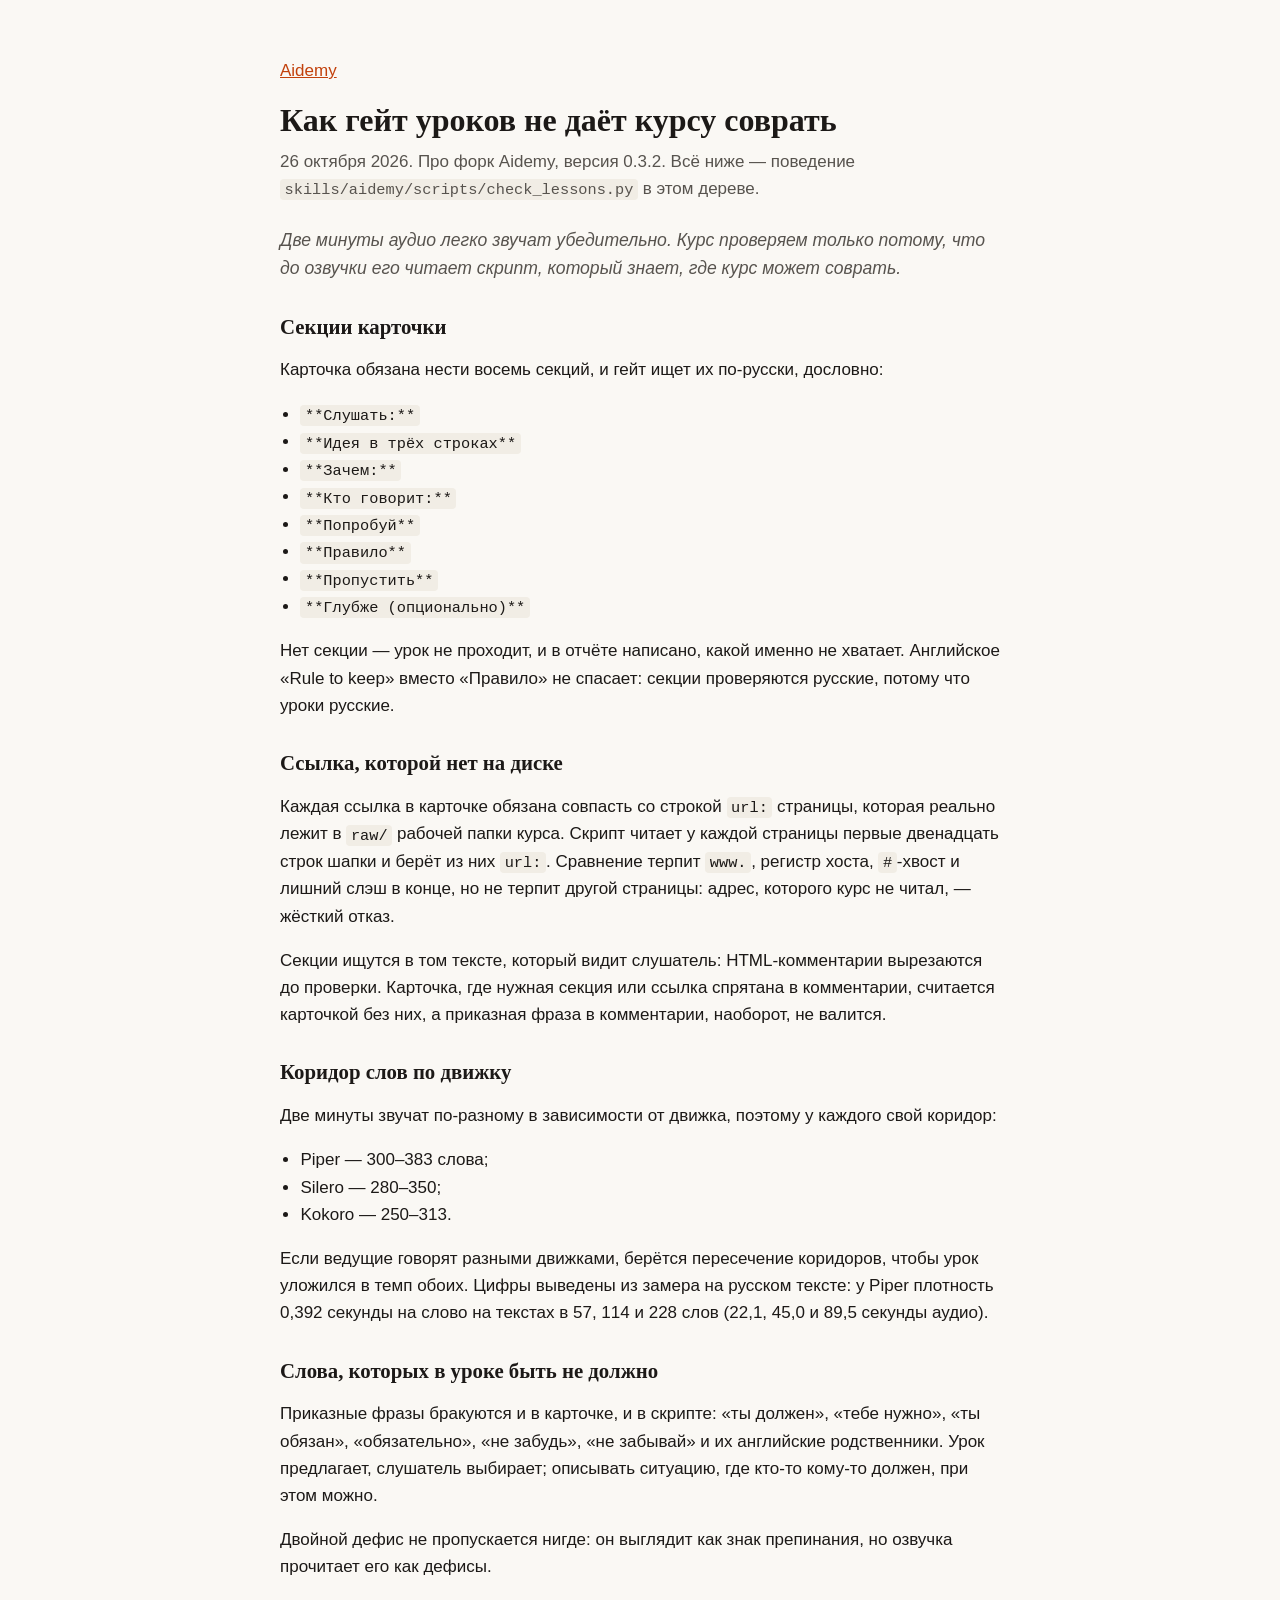
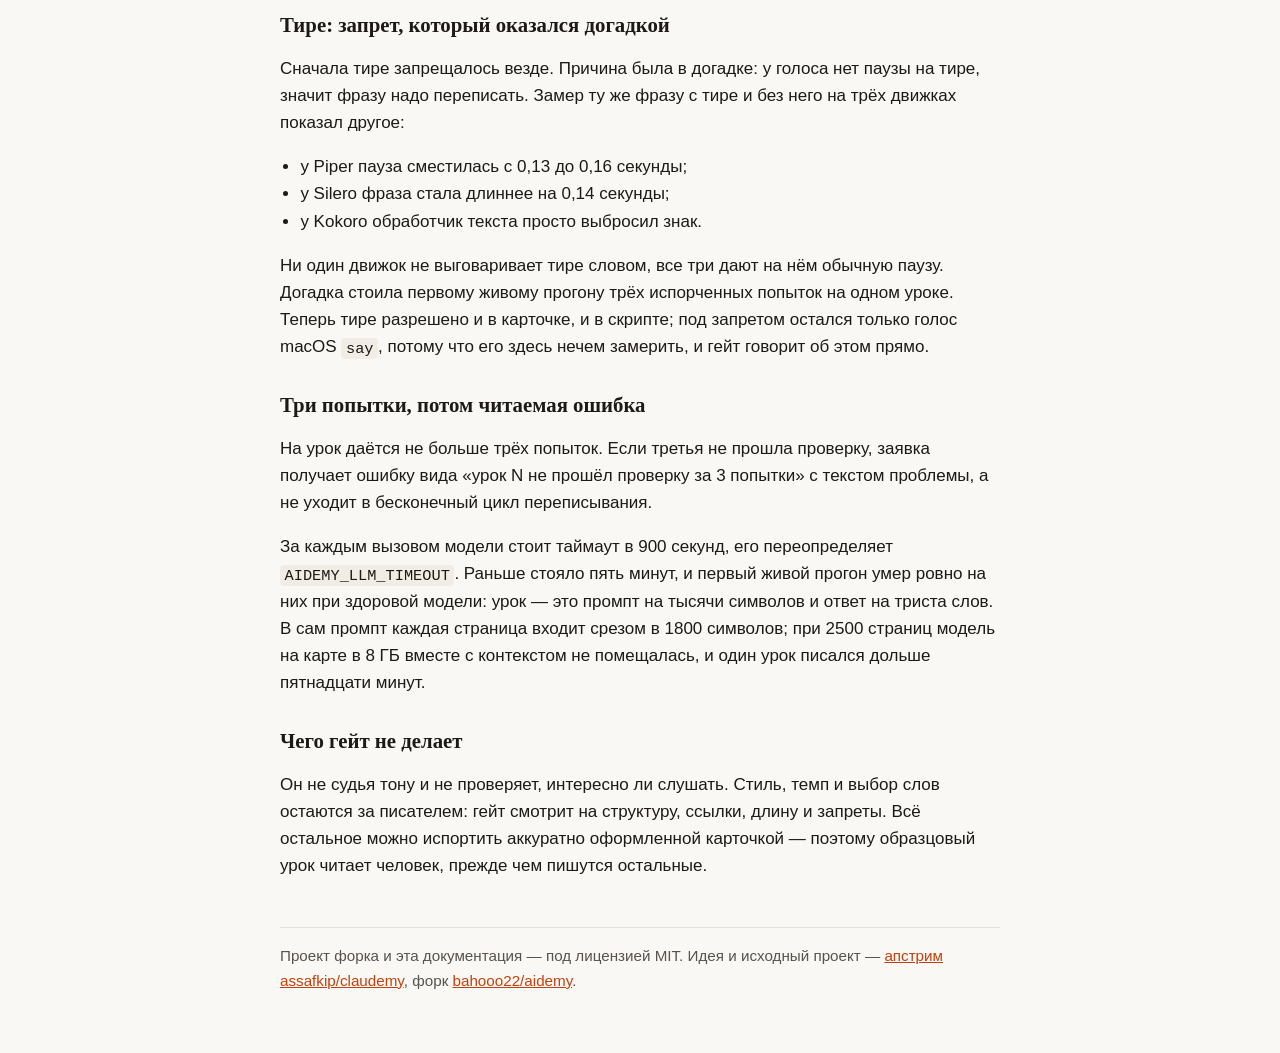
==== docs/gate.html @ 6a31f169 "Репозиторий переименован, внешние страницы форка свои, у страниц есть превью Репозиторий форка переи" ====
<!doctype html>
<html lang="ru">
<head>
<meta charset="utf-8">
<meta name="viewport" content="width=device-width, initial-scale=1">
<title>Как гейт уроков не даёт курсу соврать — Aidemy</title>
<meta name="description" content="Разбор check_lessons.py: обязательные секции карточки, ссылки только на прочитанные страницы, коридор слов по движку, запрет приказных фраз и история запрета на тире, который оказался догадкой.">
<link rel="canonical" href="https://github.com/bahooo22/aidemy">
<link rel="icon" href="assets/logo.png" type="image/png">
<meta property="og:type" content="article">
<meta property="og:title" content="Как гейт уроков не даёт курсу соврать">
<meta property="og:description" content="Что проверяет check_lessons.py до озвучки: секции карточки, ссылки на страницы в raw/, коридор слов по движку, приказные фразы и двойные дефисы.">
<meta property="og:url" content="https://github.com/bahooo22/aidemy">
<!-- Абсолютный адрес заработает после пуша в origin: до пуша превью в мессенджерах не появится. -->
<meta property="og:image" content="https://raw.githubusercontent.com/bahooo22/aidemy/main/docs/assets/preview.png">
<meta property="og:image:width" content="1792">
<meta property="og:image:height" content="1024">
<meta property="og:image:alt" content="Aidemy: статья о том, как гейт уроков не даёт курсу соврать">
<meta name="twitter:card" content="summary_large_image">
<meta name="twitter:title" content="Как гейт уроков не даёт курсу соврать — Aidemy">
<meta name="twitter:description" content="Что проверяет check_lessons.py до озвучки: секции карточки, ссылки на страницы в raw/, коридор слов по движку, приказные фразы и двойные дефисы.">
<meta name="twitter:image" content="https://raw.githubusercontent.com/bahooo22/aidemy/main/docs/assets/preview.png">
<meta name="color-scheme" content="light dark">
<style>
  :root { --bg:#faf8f4; --fg:#1c1917; --muted:#57534e; --accent:#c2410c; --rule:#e7e2da; --code-bg:#f1ede5; }
  @media (prefers-color-scheme: dark) { :root { --bg:#1a1714; --fg:#ede8e0; --muted:#a8a29e; --accent:#fb923c; --rule:#3a342e; --code-bg:#26211c; } }
  body { margin:0; background:var(--bg); color:var(--fg); font:17px/1.6 -apple-system, BlinkMacSystemFont, "Segoe UI", Helvetica, Arial, sans-serif; }
  main { max-width:720px; margin:0 auto; padding:40px 16px 64px; }
  h1, h2 { font-family: Georgia, "Iowan Old Style", "Times New Roman", serif; line-height:1.2; }
  h1 { font-size:2rem; margin:0 0 8px; }
  h2 { font-size:1.3rem; margin:32px 0 8px; }
  a { color:var(--accent); }
  .meta { color:var(--muted); margin:0 0 24px; }
  .dek { font-size:1.1rem; color:var(--muted); font-style:italic; }
  ul, ol { padding-left:1.2em; }
  code { font-family: ui-monospace, SFMono-Regular, Menlo, Consolas, monospace; font-size:0.9em; background:var(--code-bg); padding:.1em .3em; border-radius:4px; }
  pre { background:var(--code-bg); padding:12px 14px; border-radius:6px; overflow-x:auto; }
  pre code { background:none; padding:0; }
  footer { margin-top:48px; padding-top:16px; border-top:1px solid var(--rule); color:var(--muted); font-size:0.95rem; }
</style>
</head>
<body>
<main>
  <p><a href="./">Aidemy</a></p>
  <h1>Как гейт уроков не даёт курсу соврать</h1>
  <p class="meta">26 октября 2026. Про форк Aidemy, версия 0.3.2. Всё ниже — поведение <code>skills/aidemy/scripts/check_lessons.py</code> в этом дереве.</p>
  <p class="dek">Две минуты аудио легко звучат убедительно. Курс проверяем только потому, что до озвучки его читает скрипт, который знает, где курс может соврать.</p>

  <h2>Секции карточки</h2>
  <p>Карточка обязана нести восемь секций, и гейт ищет их по-русски, дословно:</p>
  <ul>
    <li><code>**Слушать:**</code></li>
    <li><code>**Идея в трёх строках**</code></li>
    <li><code>**Зачем:**</code></li>
    <li><code>**Кто говорит:**</code></li>
    <li><code>**Попробуй**</code></li>
    <li><code>**Правило**</code></li>
    <li><code>**Пропустить**</code></li>
    <li><code>**Глубже (опционально)**</code></li>
  </ul>
  <p>Нет секции — урок не проходит, и в отчёте написано, какой именно не хватает. Английское «Rule to keep» вместо «Правило» не спасает: секции проверяются русские, потому что уроки русские.</p>

  <h2>Ссылка, которой нет на диске</h2>
  <p>Каждая ссылка в карточке обязана совпасть со строкой <code>url:</code> страницы, которая реально лежит в <code>raw/</code> рабочей папки курса. Скрипт читает у каждой страницы первые двенадцать строк шапки и берёт из них <code>url:</code>. Сравнение терпит <code>www.</code>, регистр хоста, <code>#</code>-хвост и лишний слэш в конце, но не терпит другой страницы: адрес, которого курс не читал, — жёсткий отказ.</p>
  <p>Секции ищутся в том тексте, который видит слушатель: HTML-комментарии вырезаются до проверки. Карточка, где нужная секция или ссылка спрятана в комментарии, считается карточкой без них, а приказная фраза в комментарии, наоборот, не валится.</p>

  <h2>Коридор слов по движку</h2>
  <p>Две минуты звучат по-разному в зависимости от движка, поэтому у каждого свой коридор:</p>
  <ul>
    <li>Piper — 300–383 слова;</li>
    <li>Silero — 280–350;</li>
    <li>Kokoro — 250–313.</li>
  </ul>
  <p>Если ведущие говорят разными движками, берётся пересечение коридоров, чтобы урок уложился в темп обоих. Цифры выведены из замера на русском тексте: у Piper плотность 0,392 секунды на слово на текстах в 57, 114 и 228 слов (22,1, 45,0 и 89,5 секунды аудио).</p>

  <h2>Слова, которых в уроке быть не должно</h2>
  <p>Приказные фразы бракуются и в карточке, и в скрипте: «ты должен», «тебе нужно», «ты обязан», «обязательно», «не забудь», «не забывай» и их английские родственники. Урок предлагает, слушатель выбирает; описывать ситуацию, где кто-то кому-то должен, при этом можно.</p>
  <p>Двойной дефис не пропускается нигде: он выглядит как знак препинания, но озвучка прочитает его как дефисы.</p>

  <h2>Тире: запрет, который оказался догадкой</h2>
  <p>Сначала тире запрещалось везде. Причина была в догадке: у голоса нет паузы на тире, значит фразу надо переписать. Замер ту же фразу с тире и без него на трёх движках показал другое:</p>
  <ul>
    <li>у Piper пауза сместилась с 0,13 до 0,16 секунды;</li>
    <li>у Silero фраза стала длиннее на 0,14 секунды;</li>
    <li>у Kokoro обработчик текста просто выбросил знак.</li>
  </ul>
  <p>Ни один движок не выговаривает тире словом, все три дают на нём обычную паузу. Догадка стоила первому живому прогону трёх испорченных попыток на одном уроке. Теперь тире разрешено и в карточке, и в скрипте; под запретом остался только голос macOS <code>say</code>, потому что его здесь нечем замерить, и гейт говорит об этом прямо.</p>

  <h2>Три попытки, потом читаемая ошибка</h2>
  <p>На урок даётся не больше трёх попыток. Если третья не прошла проверку, заявка получает ошибку вида «урок N не прошёл проверку за 3 попытки» с текстом проблемы, а не уходит в бесконечный цикл переписывания.</p>
  <p>За каждым вызовом модели стоит таймаут в 900 секунд, его переопределяет <code>AIDEMY_LLM_TIMEOUT</code>. Раньше стояло пять минут, и первый живой прогон умер ровно на них при здоровой модели: урок — это промпт на тысячи символов и ответ на триста слов. В сам промпт каждая страница входит срезом в 1800 символов; при 2500 страниц модель на карте в 8 ГБ вместе с контекстом не помещалась, и один урок писался дольше пятнадцати минут.</p>

  <h2>Чего гейт не делает</h2>
  <p>Он не судья тону и не проверяет, интересно ли слушать. Стиль, темп и выбор слов остаются за писателем: гейт смотрит на структуру, ссылки, длину и запреты. Всё остальное можно испортить аккуратно оформленной карточкой — поэтому образцовый урок читает человек, прежде чем пишутся остальные.</p>

  <footer>Проект форка и эта документация — под лицензией MIT. Идея и исходный проект — <a href="https://github.com/assafkip/claudemy">апстрим assafkip/claudemy</a>, форк <a href="https://github.com/bahooo22/aidemy">bahooo22/aidemy</a>.</footer>
</main>
</body>
</html>
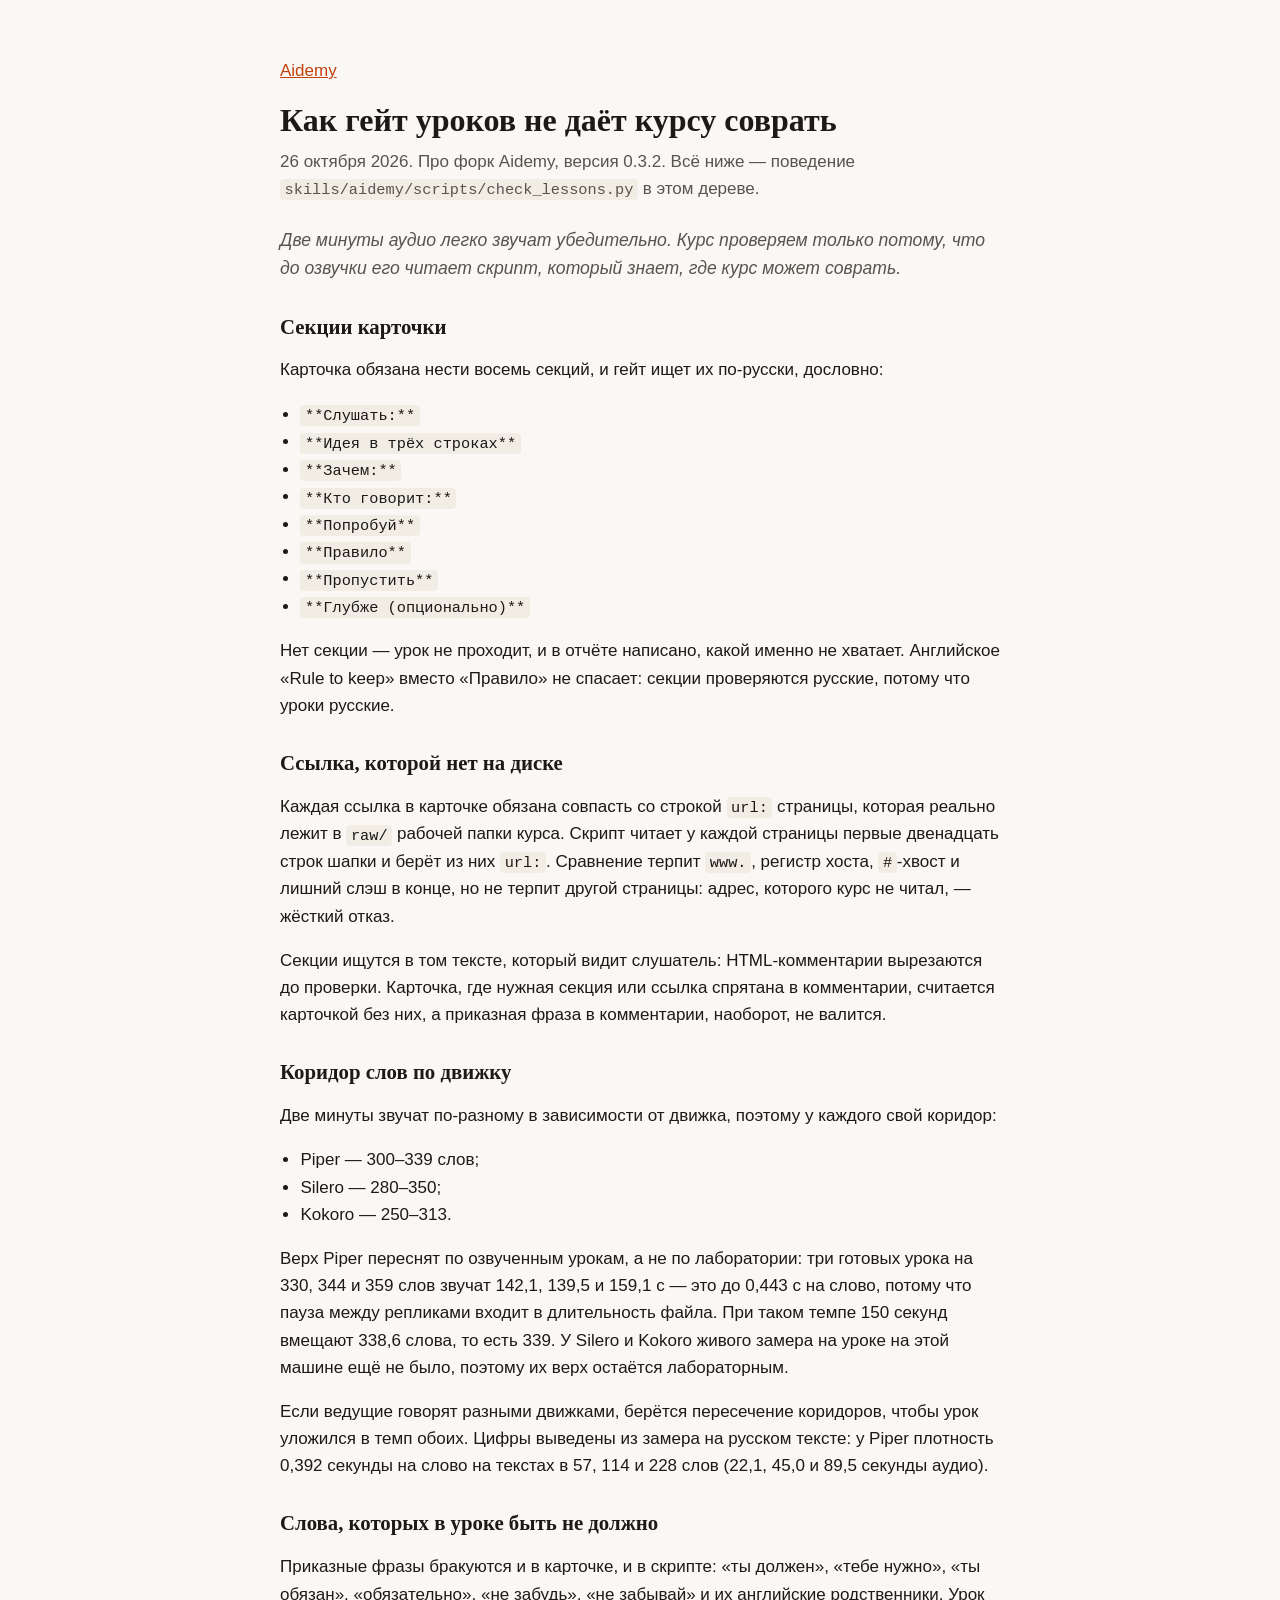
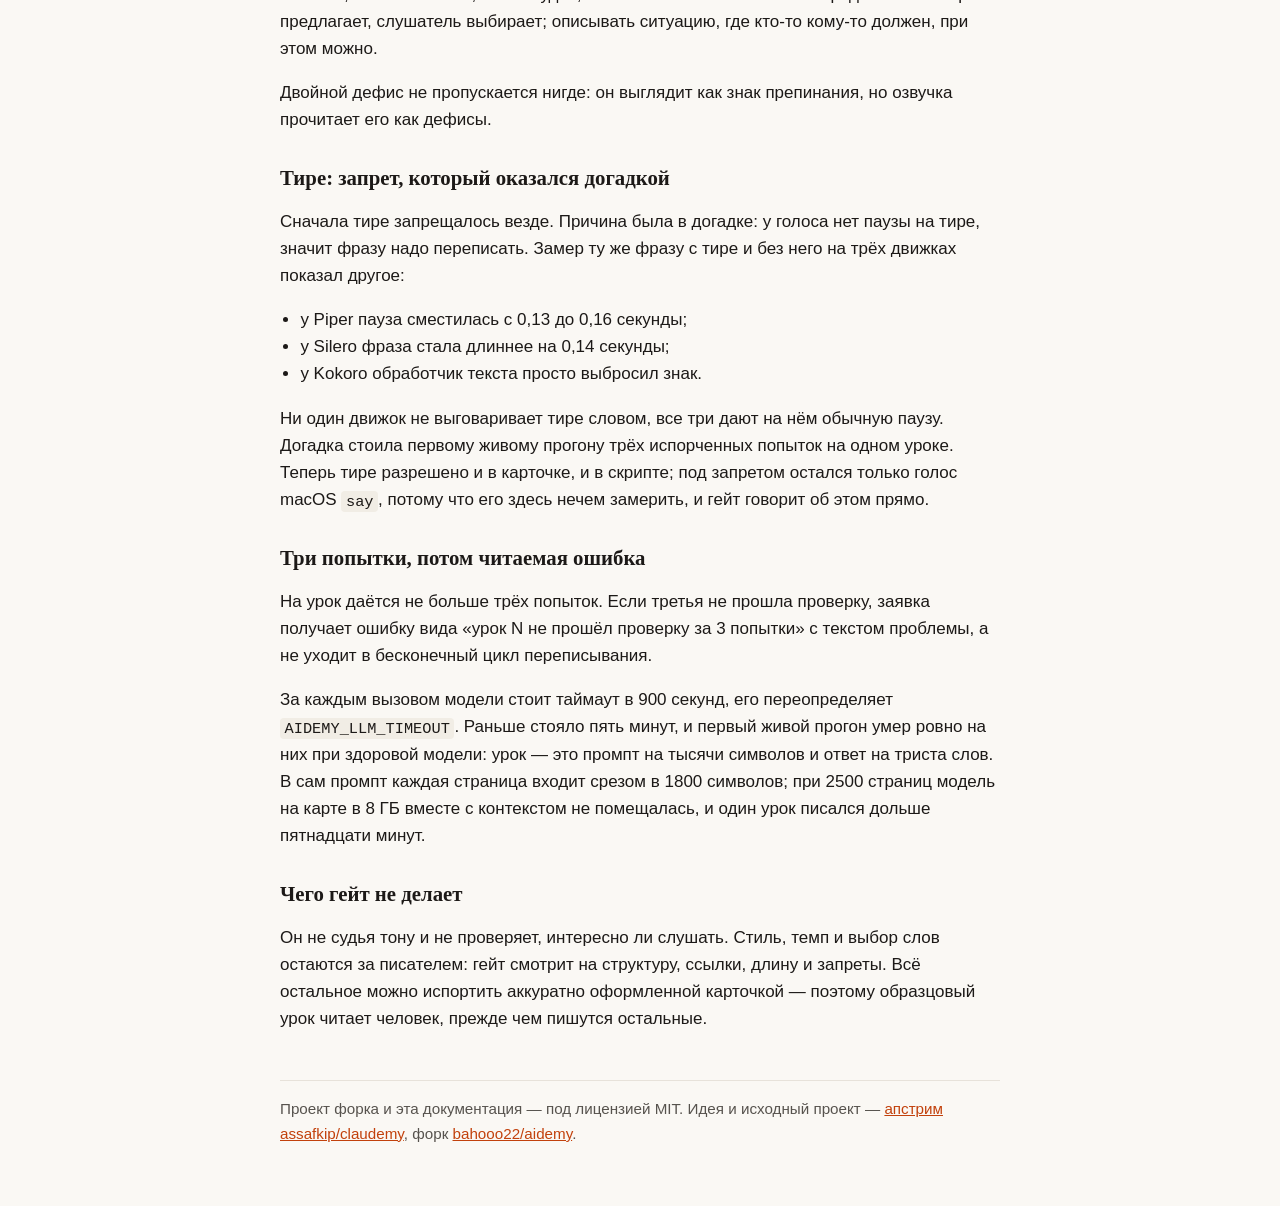
==== commit 0921248d: "Верх коридора Piper переснят с лабораторной фикстуры на готовые уроки Гейт держал 2:00–2:30 по лабор" ====
--- a/docs/gate.html
+++ b/docs/gate.html
@@ -67,10 +67,15 @@
   <h2>Коридор слов по движку</h2>
   <p>Две минуты звучат по-разному в зависимости от движка, поэтому у каждого свой коридор:</p>
   <ul>
-    <li>Piper — 300–383 слова;</li>
+    <li>Piper — 300–339 слов;</li>
     <li>Silero — 280–350;</li>
     <li>Kokoro — 250–313.</li>
   </ul>
+  <p>Верх Piper переснят по озвученным урокам, а не по лаборатории: три готовых урока на
+  330, 344 и 359 слов звучат 142,1, 139,5 и 159,1 с — это до 0,443 с на слово, потому что
+  пауза между репликами входит в длительность файла. При таком темпе 150 секунд вмещают
+  338,6 слова, то есть 339. У Silero и Kokoro живого замера на уроке на этой машине ещё не
+  было, поэтому их верх остаётся лабораторным.</p>
   <p>Если ведущие говорят разными движками, берётся пересечение коридоров, чтобы урок уложился в темп обоих. Цифры выведены из замера на русском тексте: у Piper плотность 0,392 секунды на слово на текстах в 57, 114 и 228 слов (22,1, 45,0 и 89,5 секунды аудио).</p>
 
   <h2>Слова, которых в уроке быть не должно</h2>
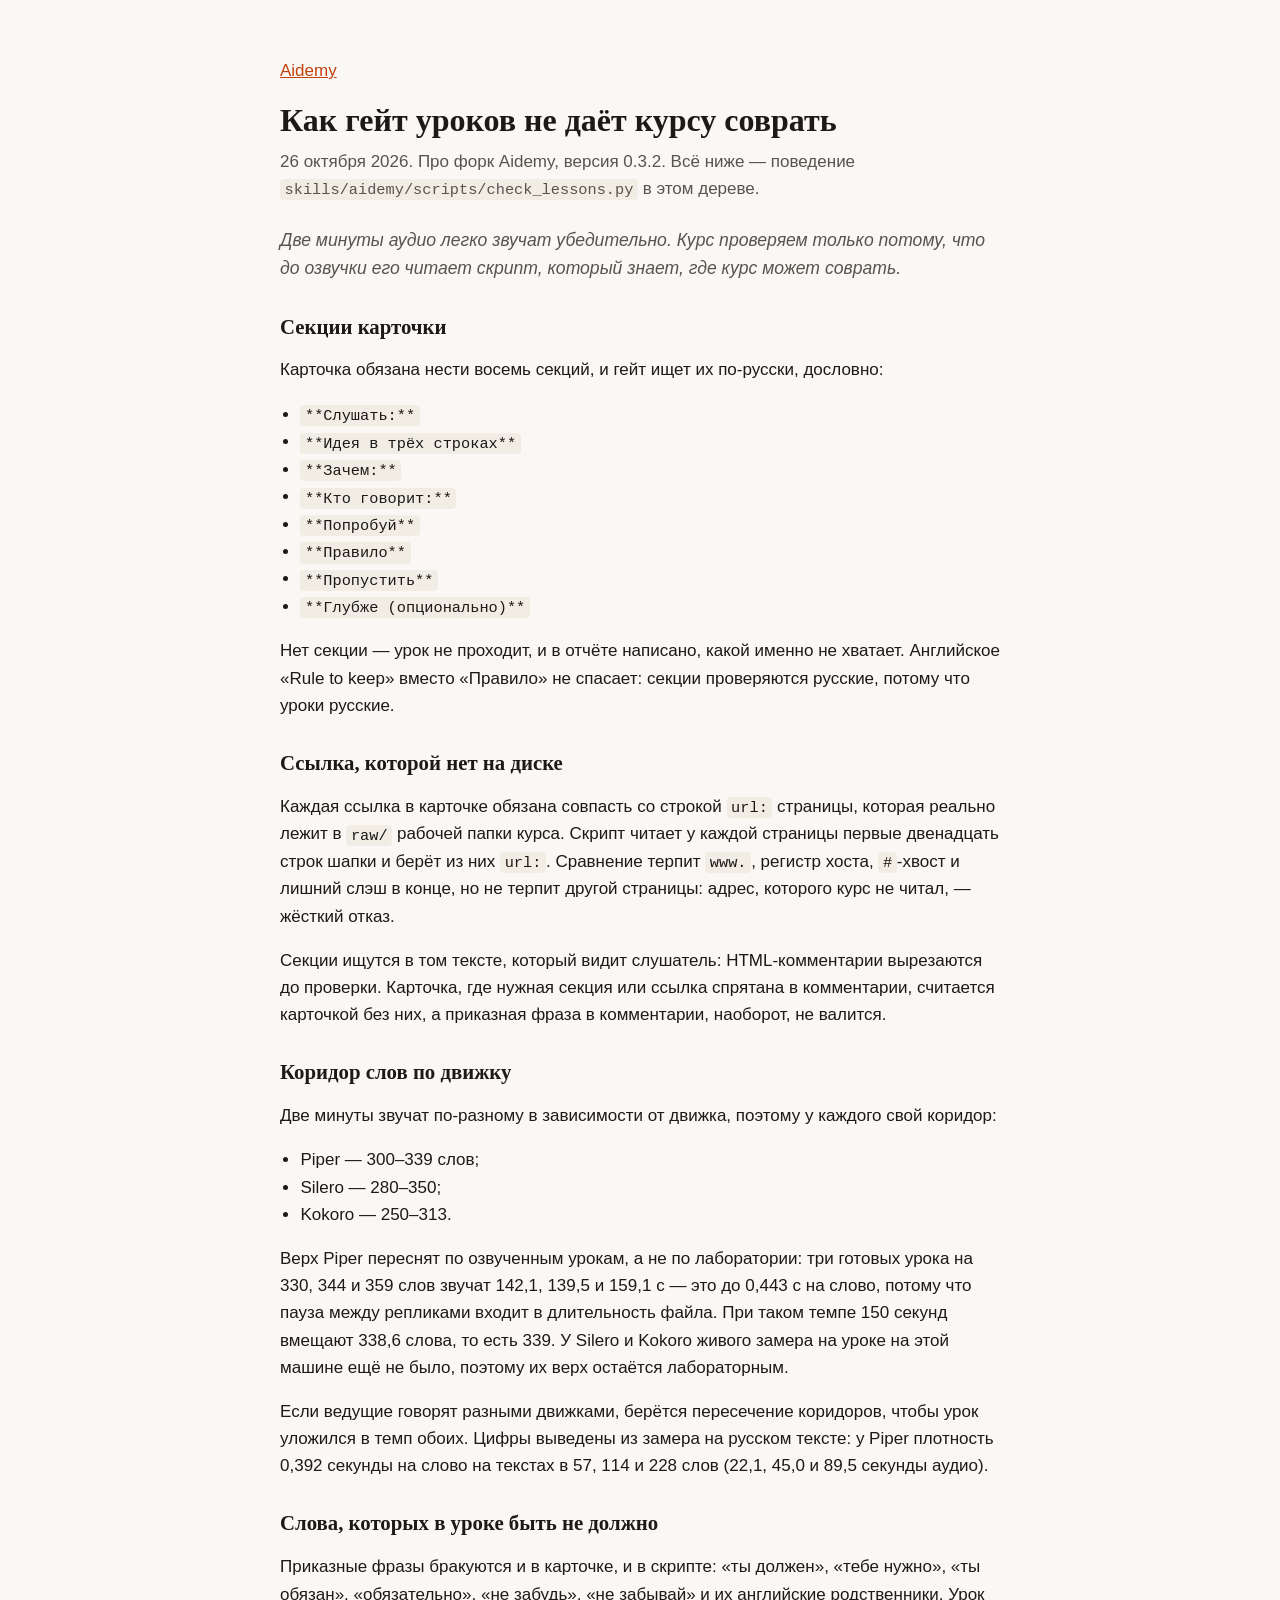
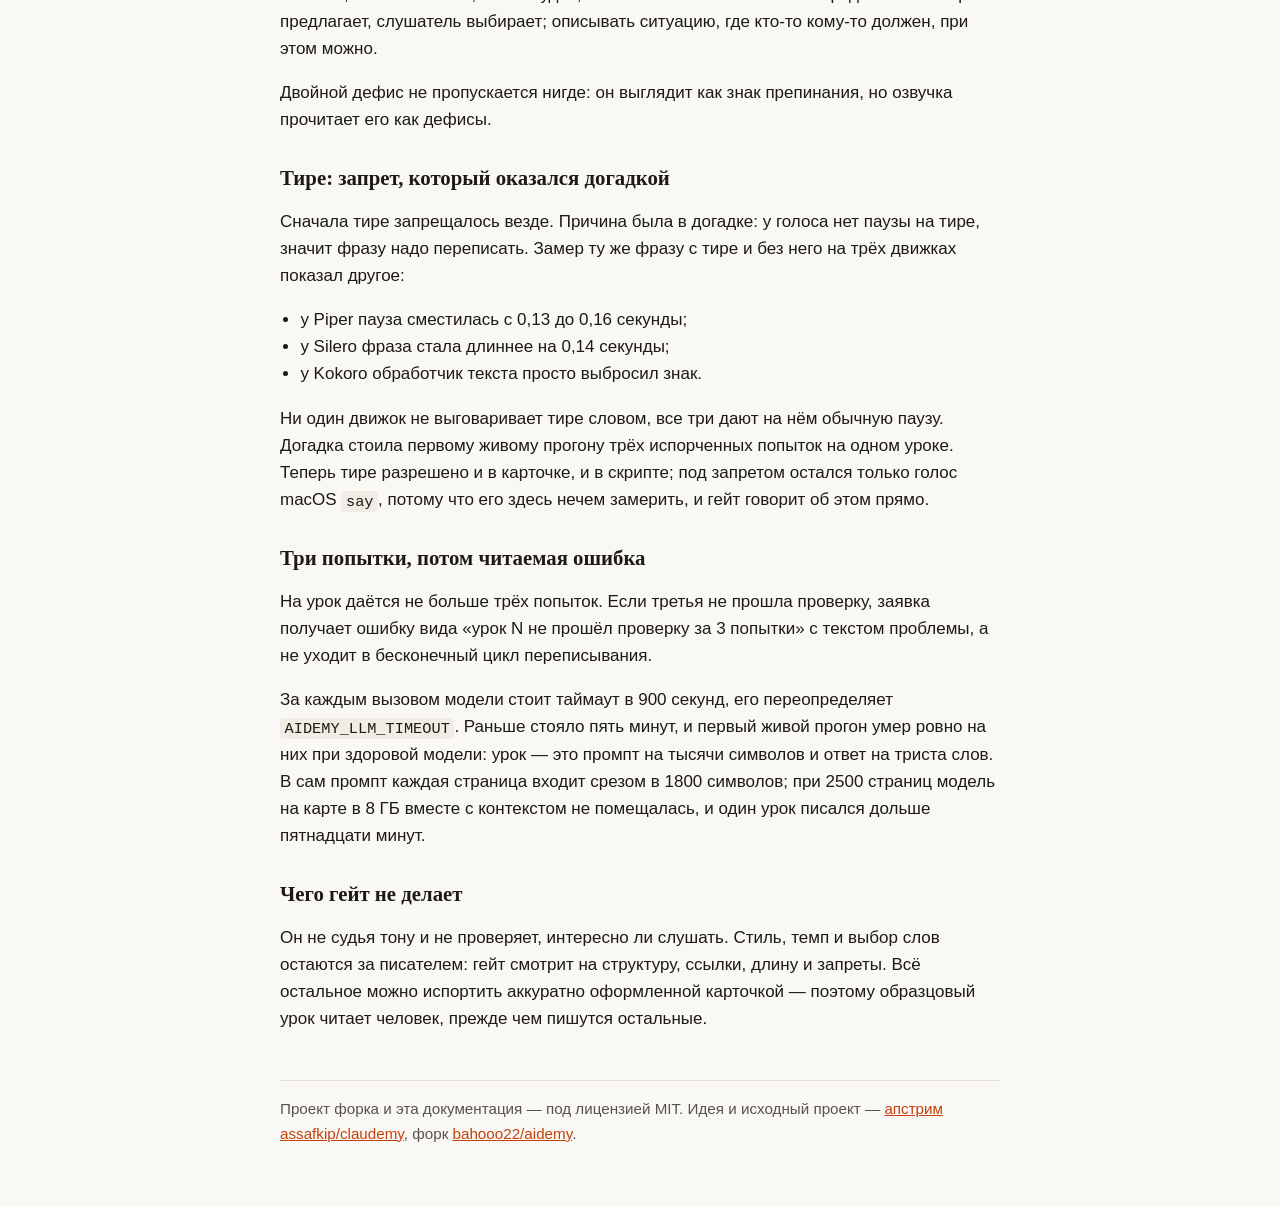
==== commit 9043f0d7: "Стили трёх страниц документации собраны в один файл Каждая из трёх страниц `docs/` держала свою копи" ====
--- a/docs/gate.html
+++ b/docs/gate.html
@@ -21,22 +21,18 @@
 <meta name="twitter:description" content="Что проверяет check_lessons.py до озвучки: секции карточки, ссылки на страницы в raw/, коридор слов по движку, приказные фразы и двойные дефисы.">
 <meta name="twitter:image" content="https://raw.githubusercontent.com/bahooo22/aidemy/main/docs/assets/preview.png">
 <meta name="color-scheme" content="light dark">
+<link rel="stylesheet" href="assets/style.css">
 <style>
-  :root { --bg:#faf8f4; --fg:#1c1917; --muted:#57534e; --accent:#c2410c; --rule:#e7e2da; --code-bg:#f1ede5; }
-  @media (prefers-color-scheme: dark) { :root { --bg:#1a1714; --fg:#ede8e0; --muted:#a8a29e; --accent:#fb923c; --rule:#3a342e; --code-bg:#26211c; } }
-  body { margin:0; background:var(--bg); color:var(--fg); font:17px/1.6 -apple-system, BlinkMacSystemFont, "Segoe UI", Helvetica, Arial, sans-serif; }
-  main { max-width:720px; margin:0 auto; padding:40px 16px 64px; }
-  h1, h2 { font-family: Georgia, "Iowan Old Style", "Times New Roman", serif; line-height:1.2; }
-  h1 { font-size:2rem; margin:0 0 8px; }
-  h2 { font-size:1.3rem; margin:32px 0 8px; }
-  a { color:var(--accent); }
-  .meta { color:var(--muted); margin:0 0 24px; }
-  .dek { font-size:1.1rem; color:var(--muted); font-style:italic; }
-  ul, ol { padding-left:1.2em; }
-  code { font-family: ui-monospace, SFMono-Regular, Menlo, Consolas, monospace; font-size:0.9em; background:var(--code-bg); padding:.1em .3em; border-radius:4px; }
-  pre { background:var(--code-bg); padding:12px 14px; border-radius:6px; overflow-x:auto; }
-  pre code { background:none; padding:0; }
-  footer { margin-top:48px; padding-top:16px; border-top:1px solid var(--rule); color:var(--muted); font-size:0.95rem; }
+/* Своё: сериф, системный и моноширинный стеки; отступы главной и заголовков. */
+:root{--serif:Georgia,"Iowan Old Style","Times New Roman",serif;
+--sans:-apple-system,BlinkMacSystemFont,"Segoe UI",Helvetica,Arial,sans-serif;
+--mono:ui-monospace,SFMono-Regular,Menlo,Consolas,monospace}
+body{font-family:var(--sans)}
+main{padding:40px 16px 64px}
+h1{font-size:2rem;margin:0 0 8px}
+h2{font-size:1.3rem;margin:32px 0 8px}
+ul,ol{padding-left:1.2em}
+footer{margin-top:48px;padding-top:16px}
 </style>
 </head>
 <body>
--- a/docs/assets/style.css
+++ b/docs/assets/style.css
@@ -0,0 +1,19 @@
+/* Общий слой трёх страниц документации Aidemy: палитра и типографика витрины.
+   Страница может переопределить переменные --serif, --sans и --mono и точечные
+   размеры, если у неё своя сетка; всё остальное берётся отсюда. */
+:root{--bg:#faf8f4;--fg:#1c1917;--muted:#57534e;--rule:#e7e2d9;--accent:#c2410c;--code-bg:#f1ede5;
+--serif:Georgia,"Iowan Old Style","Palatino Linotype",serif;
+--sans:-apple-system,BlinkMacSystemFont,"Segoe UI",Roboto,Helvetica,Arial,sans-serif;
+--mono:ui-monospace,SFMono-Regular,Menlo,Consolas,monospace}
+@media (prefers-color-scheme:dark){:root{--bg:#1a1714;--fg:#ede8e0;--muted:#a8a29e;--rule:#3a342e;--accent:#fb923c;--code-bg:#26211c}}
+body{margin:0;background:var(--bg);color:var(--fg);font:17px/1.6 var(--sans)}
+main,header.site,footer{max-width:720px;margin:0 auto}
+h1,h2,h3{font-family:var(--serif);line-height:1.2;font-weight:700}
+a{color:var(--accent)}
+.meta{color:var(--muted);margin:0 0 24px}
+.dek{font-size:1.1rem;color:var(--muted);font-style:italic}
+code,pre{font-family:var(--mono);font-size:.9em}
+code{background:var(--code-bg);padding:.1em .3em;border-radius:4px;overflow-wrap:anywhere}
+pre{background:var(--code-bg);padding:12px 14px;border-radius:6px;overflow-x:auto;line-height:1.45}
+pre code{background:none;padding:0;overflow-wrap:normal}
+footer{border-top:1px solid var(--rule);color:var(--muted);font-size:.95rem}
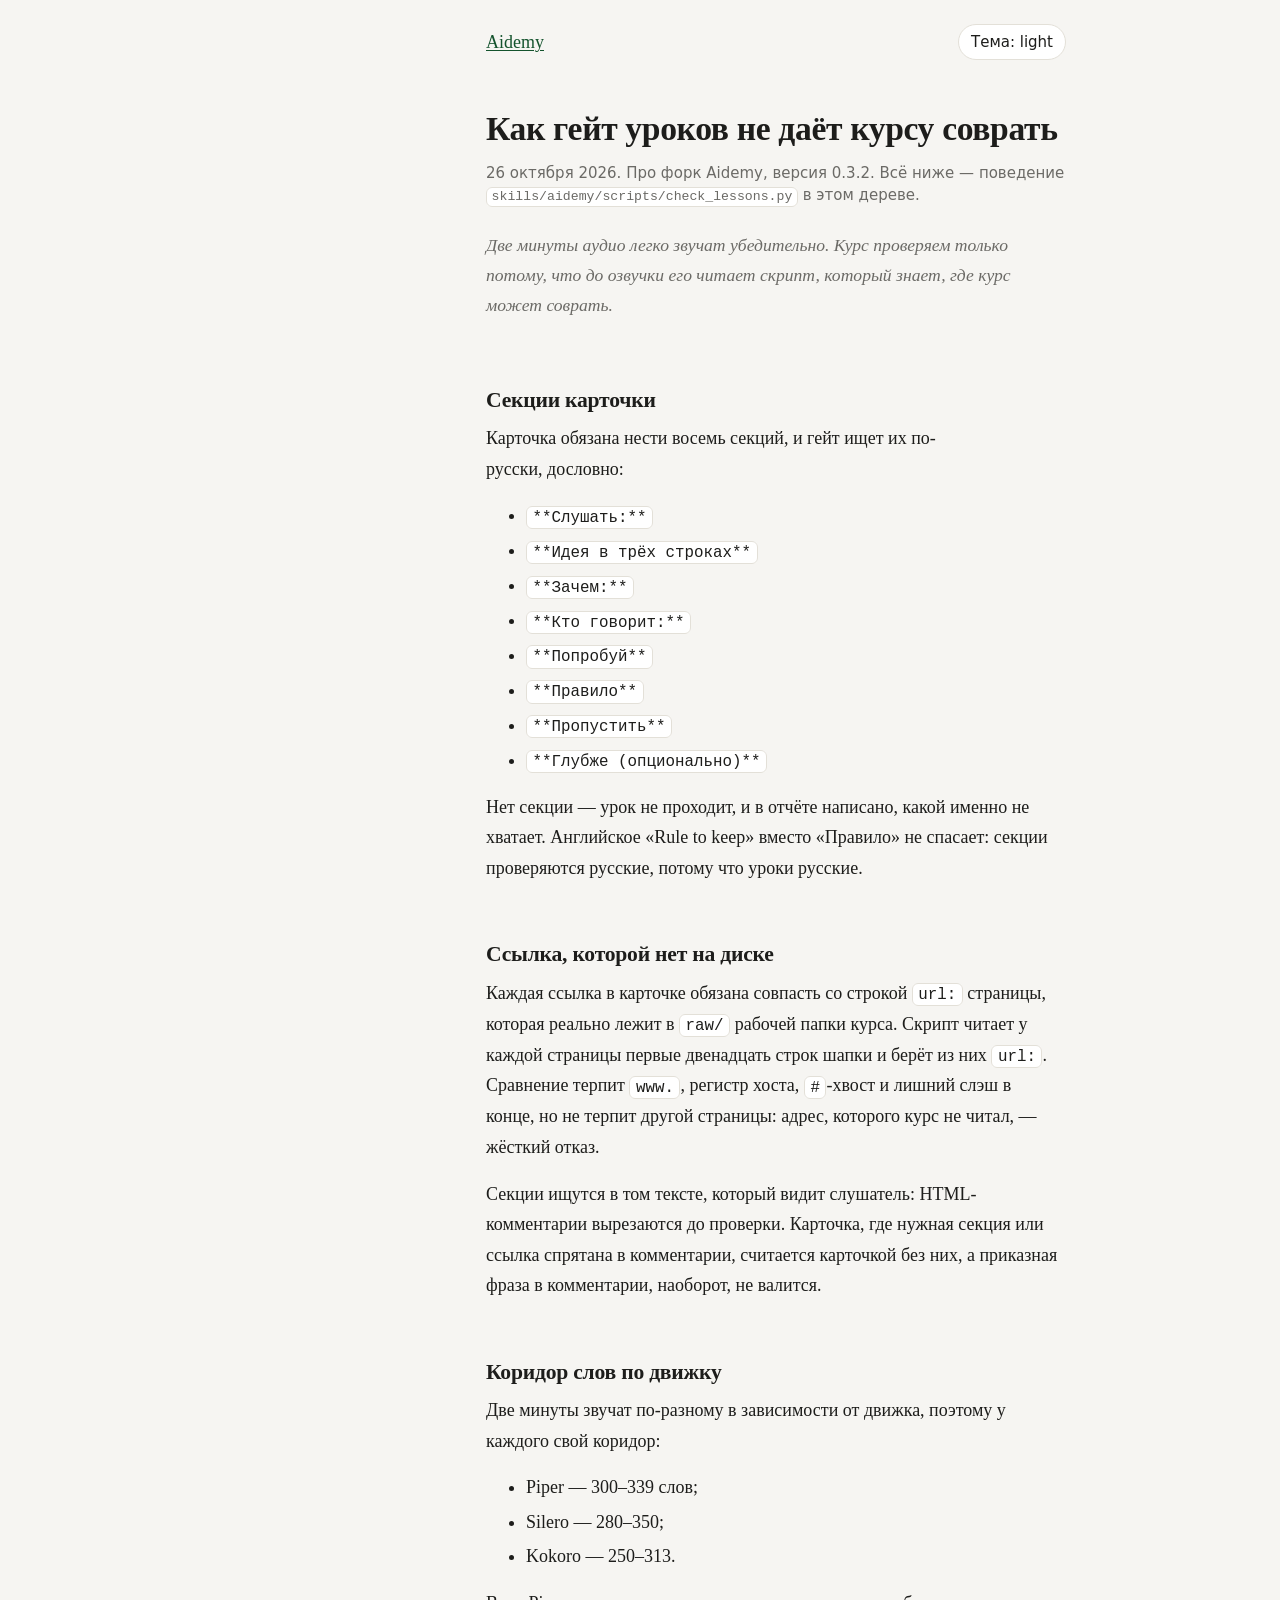
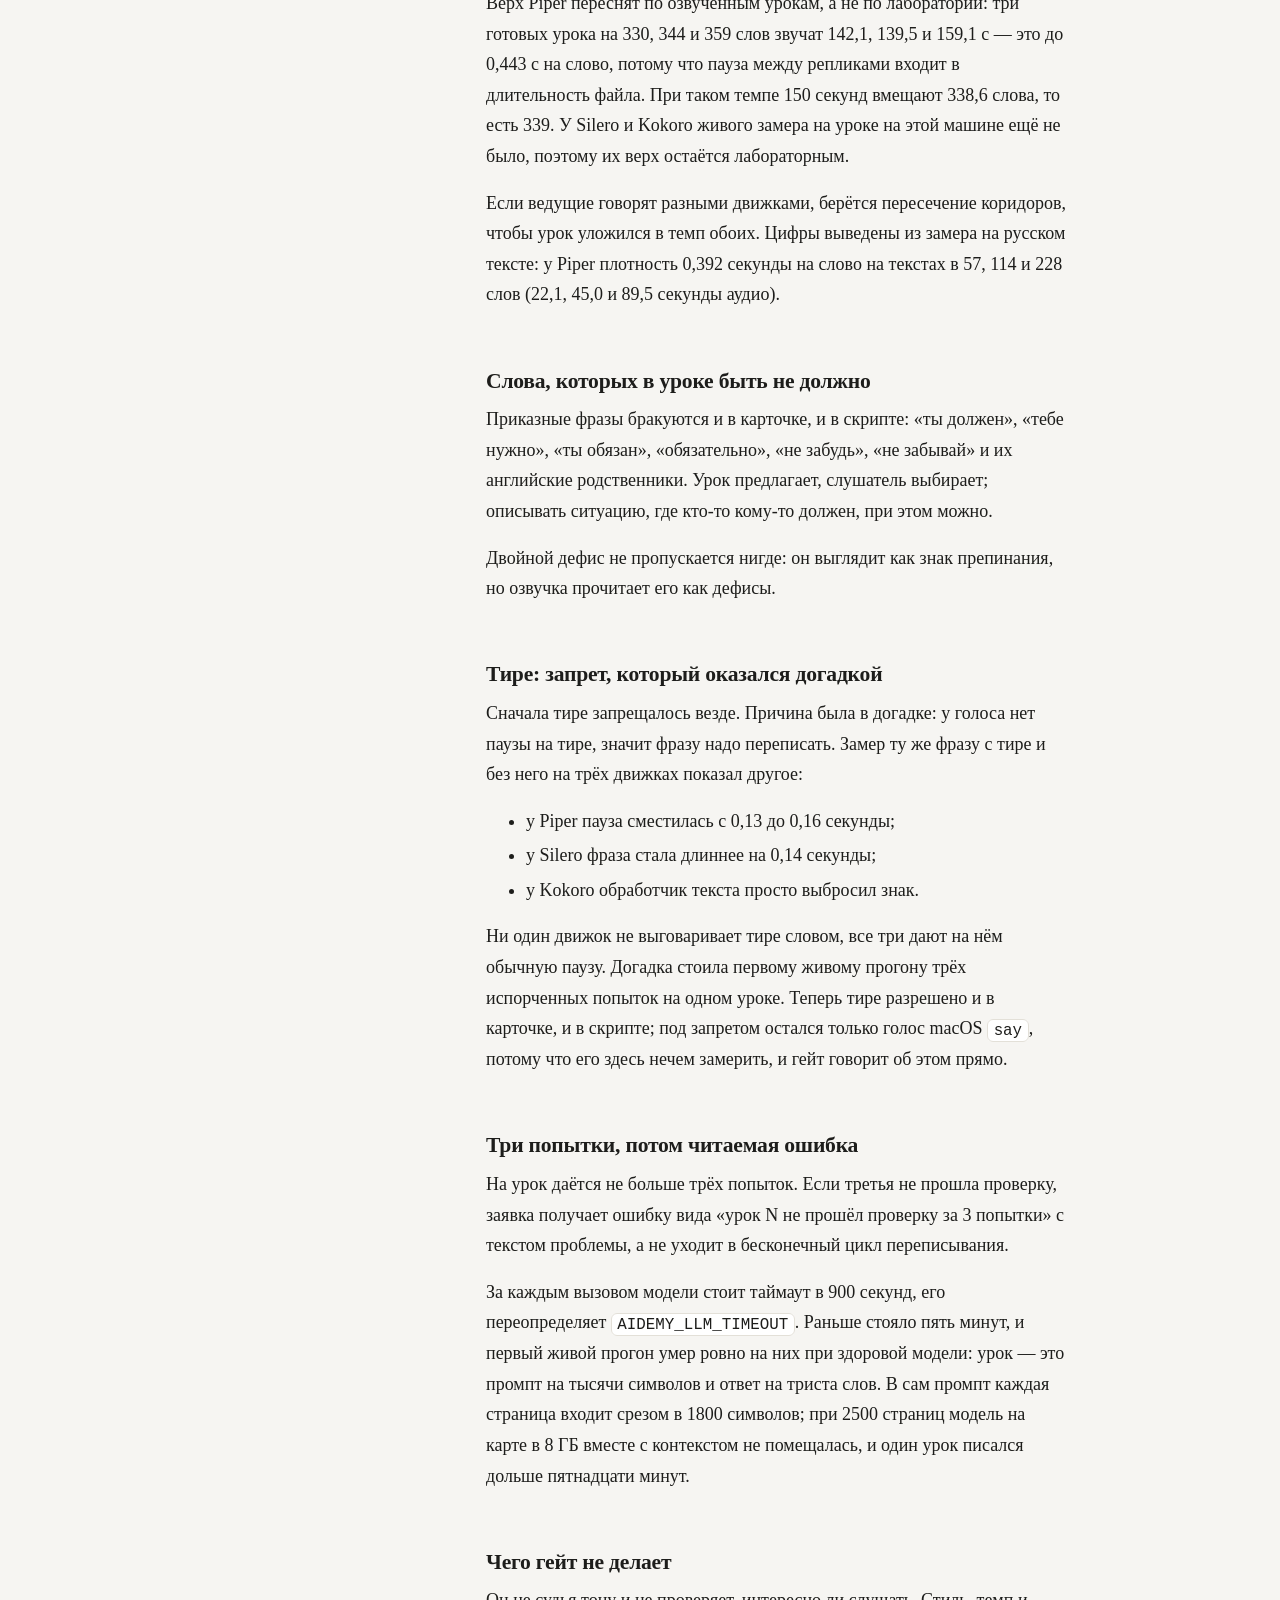
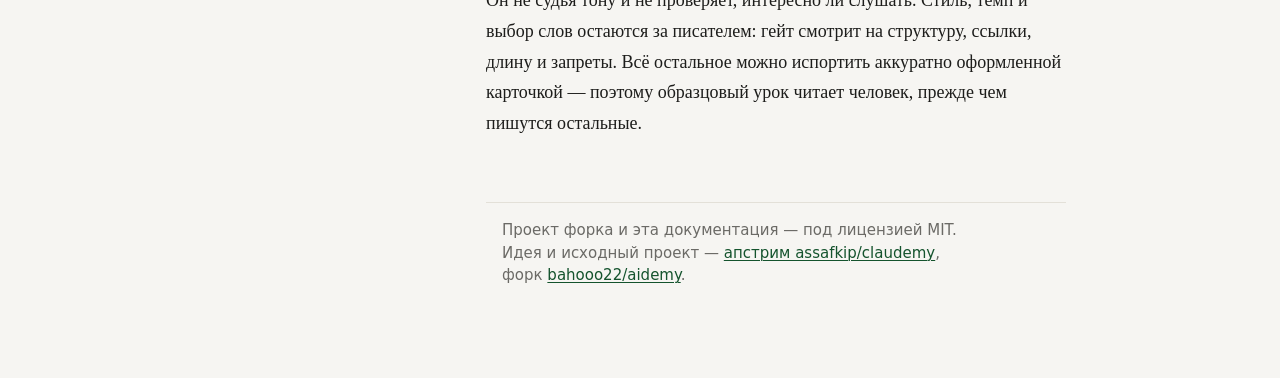
==== commit 55339a55: "Документация приведена к виду 2026 года: сетка вместо наложения и своя кнопка темы Правка вела диало" ====
--- a/docs/gate.html
+++ b/docs/gate.html
@@ -21,23 +21,28 @@
 <meta name="twitter:description" content="Что проверяет check_lessons.py до озвучки: секции карточки, ссылки на страницы в raw/, коридор слов по движку, приказные фразы и двойные дефисы.">
 <meta name="twitter:image" content="https://raw.githubusercontent.com/bahooo22/aidemy/main/docs/assets/preview.png">
 <meta name="color-scheme" content="light dark">
+
+
+<script>
+(function(){
+var k='aidemy-theme';
+var t=localStorage.getItem(k)||(matchMedia('(prefers-color-scheme: dark)').matches?'dark':'light');
+document.documentElement.dataset.theme=t;
+function paint(){var b=document.querySelector('.theme-toggle');
+ if(b)b.textContent='Тема: '+document.documentElement.dataset.theme;}
+document.addEventListener('DOMContentLoaded',function(){
+ var b=document.querySelector('.theme-toggle');
+ if(b)b.addEventListener('click',function(){
+  var n=document.documentElement.dataset.theme==='dark'?'light':'dark';
+  document.documentElement.dataset.theme=n;localStorage.setItem(k,n);paint();});
+ paint();});
+})();
+</script>
 <link rel="stylesheet" href="assets/style.css">
-<style>
-/* Своё: сериф, системный и моноширинный стеки; отступы главной и заголовков. */
-:root{--serif:Georgia,"Iowan Old Style","Times New Roman",serif;
---sans:-apple-system,BlinkMacSystemFont,"Segoe UI",Helvetica,Arial,sans-serif;
---mono:ui-monospace,SFMono-Regular,Menlo,Consolas,monospace}
-body{font-family:var(--sans)}
-main{padding:40px 16px 64px}
-h1{font-size:2rem;margin:0 0 8px}
-h2{font-size:1.3rem;margin:32px 0 8px}
-ul,ol{padding-left:1.2em}
-footer{margin-top:48px;padding-top:16px}
-</style>
 </head>
 <body>
 <main>
-  <p><a href="./">Aidemy</a></p>
+  <p class="topbar"><a href="./">Aidemy</a><button type="button" class="theme-toggle">Тема</button></p>
   <h1>Как гейт уроков не даёт курсу соврать</h1>
   <p class="meta">26 октября 2026. Про форк Aidemy, версия 0.3.2. Всё ниже — поведение <code>skills/aidemy/scripts/check_lessons.py</code> в этом дереве.</p>
   <p class="dek">Две минуты аудио легко звучат убедительно. Курс проверяем только потому, что до озвучки его читает скрипт, который знает, где курс может соврать.</p>
--- a/docs/assets/style.css
+++ b/docs/assets/style.css
@@ -1,19 +1,80 @@
-/* Общий слой трёх страниц документации Aidemy: палитра и типографика витрины.
-   Страница может переопределить переменные --serif, --sans и --mono и точечные
-   размеры, если у неё своя сетка; всё остальное берётся отсюда. */
-:root{--bg:#faf8f4;--fg:#1c1917;--muted:#57534e;--rule:#e7e2d9;--accent:#c2410c;--code-bg:#f1ede5;
+/* Aidemy: общий слой трёх страниц документации (2026).
+   Интерфейс — sans, тело статьи — serif; палитра, радиусы и тени — как в веб-приложении.
+   Тёмная тема одна на все страницы: атрибут data-theme ставит скрипт в <head>,
+   он читает ключ aidemy-theme, который пишет переключатель приложения. */
+:root{
+--sans:system-ui,-apple-system,"Segoe UI",sans-serif;
 --serif:Georgia,"Iowan Old Style","Palatino Linotype",serif;
---sans:-apple-system,BlinkMacSystemFont,"Segoe UI",Roboto,Helvetica,Arial,sans-serif;
---mono:ui-monospace,SFMono-Regular,Menlo,Consolas,monospace}
-@media (prefers-color-scheme:dark){:root{--bg:#1a1714;--fg:#ede8e0;--muted:#a8a29e;--rule:#3a342e;--accent:#fb923c;--code-bg:#26211c}}
-body{margin:0;background:var(--bg);color:var(--fg);font:17px/1.6 var(--sans)}
-main,header.site,footer{max-width:720px;margin:0 auto}
-h1,h2,h3{font-family:var(--serif);line-height:1.2;font-weight:700}
-a{color:var(--accent)}
-.meta{color:var(--muted);margin:0 0 24px}
-.dek{font-size:1.1rem;color:var(--muted);font-style:italic}
-code,pre{font-family:var(--mono);font-size:.9em}
-code{background:var(--code-bg);padding:.1em .3em;border-radius:4px;overflow-wrap:anywhere}
-pre{background:var(--code-bg);padding:12px 14px;border-radius:6px;overflow-x:auto;line-height:1.45}
-pre code{background:none;padding:0;overflow-wrap:normal}
-footer{border-top:1px solid var(--rule);color:var(--muted);font-size:.95rem}
+--mono:ui-monospace,SFMono-Regular,Menlo,Consolas,monospace;
+--bg:#f6f5f2;--card:#ffffff;--fg:#1d1d1b;--line:#e3e0d8;--muted:#6b6a66;
+--accent:#0f766e;--accent-fg:#ffffff;--good:#14532d;
+--radius:14px;--shadow:0 1px 2px rgb(0 0 0 / .05);
+--s1:4px;--s2:8px;--s3:12px;--s4:16px;--s5:24px;--s6:32px;--s7:48px}
+[data-theme="dark"]{
+--bg:#0d1b2a;--card:#132437;--fg:#e8eef4;--line:#24405c;--muted:#93a6b8;
+--accent:#2ec4b6;--accent-fg:#06222b;--good:#7ee2a8;
+--shadow:0 1px 2px rgb(0 0 0 / .25)}
+*{box-sizing:border-box}
+html{-webkit-text-size-adjust:100%}
+body{margin:0;background:var(--bg);color:var(--fg);font:18px/1.7 var(--serif);text-wrap:pretty}
+main,header.site,footer{max-width:720px;margin:0 auto;padding-left:var(--s4);padding-right:var(--s4)}
+main{max-width:min(720px,68ch);padding-top:var(--s5);padding-bottom:var(--s7)}
+header.site{display:flex;align-items:center;justify-content:space-between;gap:var(--s4);font:600 15px/1.4 var(--sans);padding-top:var(--s5);letter-spacing:.01em}
+header.site a{color:var(--fg);text-decoration:none;font-family:var(--sans);font-weight:700}
+h1,h2,h3{font-family:var(--serif);font-weight:700;line-height:1.25;letter-spacing:-.01em}
+h1{font-size:2.1rem;margin:var(--s6) 0 var(--s3)}
+h2{font-size:1.35rem;margin:2.6rem 0 .6rem}
+h3{font-size:1.08rem;margin:var(--s5) 0 var(--s2)}
+p,ul,ol{margin:0 0 var(--s4)}
+li+li{margin-top:var(--s1)}
+a{color:var(--good);text-underline-offset:2px;text-decoration-thickness:.06em}
+a:hover{color:var(--accent)}
+a:focus-visible,button:focus-visible{outline:2px solid var(--accent);outline-offset:2px;border-radius:4px}
+.meta{color:var(--muted);font:400 15px/1.5 var(--sans);margin:0 0 var(--s5)}
+.dek{font-size:1.1rem;color:var(--muted);font-style:italic;margin:0 0 var(--s5)}
+code,pre{font-family:var(--mono);font-size:.88em}
+code{background:var(--card);border:1px solid var(--line);border-radius:6px;padding:.1em .35em;overflow-wrap:anywhere}
+pre{background:var(--card);border:1px solid var(--line);border-radius:var(--radius);box-shadow:var(--shadow);padding:var(--s4);overflow-x:auto;line-height:1.55}
+pre code{background:none;border:0;padding:0}
+.cmd{font-family:var(--mono);font-size:1.15rem;color:var(--fg);background:var(--card);border:1px solid var(--line);border-radius:var(--radius);box-shadow:var(--shadow);padding:var(--s4);margin:0 0 var(--s5);overflow-x:auto}
+img{max-width:100%;height:auto;display:block;border-radius:var(--radius)}
+figure{margin:0 0 var(--s5)}
+figcaption{font:400 15px/1.5 var(--sans);color:var(--muted);margin-top:var(--s2)}
+.faq h3{margin-top:var(--s5)}
+.toc{border:1px solid var(--line);border-radius:var(--radius);background:var(--card);box-shadow:var(--shadow);padding:var(--s4);margin:0 0 var(--s6);font:500 15px/1.5 var(--sans)}
+.toc p{margin:0 0 var(--s2)}
+.toc ul{margin:0;padding-left:1.2em}
+.toc li{margin:var(--s1) 0}
+/* Переключатель темы: подпись и значения — как у кнопки в web/app.py. */
+.topbar{display:flex;align-items:center;justify-content:space-between;gap:var(--s4);margin:0 0 var(--s4)}
+.theme-toggle{font:500 15px/1 var(--sans);color:var(--fg);background:var(--card);
+ border:1px solid var(--line);border-radius:999px;padding:var(--s2) var(--s3);cursor:pointer;min-height:36px}
+.theme-toggle:hover{color:var(--accent);border-color:var(--accent)}
+table{border-collapse:collapse}
+th,td{text-align:left;padding:var(--s2) var(--s3);border-bottom:1px solid var(--line)}
+footer{border-top:1px solid var(--line);color:var(--muted);font:400 15px/1.5 var(--sans);padding-top:var(--s4);padding-bottom:var(--s7);margin-top:var(--s7)}
+footer ul{list-style:none;padding:0;margin:0;display:flex;flex-wrap:wrap;gap:var(--s2) var(--s5)}
+@media (min-width:960px){
+@supports (display:grid){
+main{display:grid;grid-template-columns:240px minmax(0,68ch);column-gap:var(--s6);align-items:start;
+ max-width:calc(240px + var(--s6) + min(720px,68ch))}
+main>*{grid-column:2;min-width:0}
+main>.toc{grid-column:1;grid-row:1 / span 200;position:sticky;top:16px;align-self:start;margin:0}
+header.site,body>footer{max-width:calc(240px + var(--s6) + min(720px,68ch));
+ padding-left:calc(240px + var(--s6));padding-right:var(--s4)}
+}
+}
+@media (max-width:640px){
+main{padding:20px 16px}
+h1{font-size:1.7rem}
+table{display:block;overflow-x:auto;white-space:nowrap}
+.toc{position:static}
+}
+@media (prefers-reduced-motion:no-preference){
+html{scroll-behavior:smooth}
+a,button{transition:color .18s,background-color .18s,border-color .18s}
+}
+@media (prefers-reduced-motion:reduce){
+*,*::before,*::after{transition:none!important;animation:none!important}
+html{scroll-behavior:auto}
+}
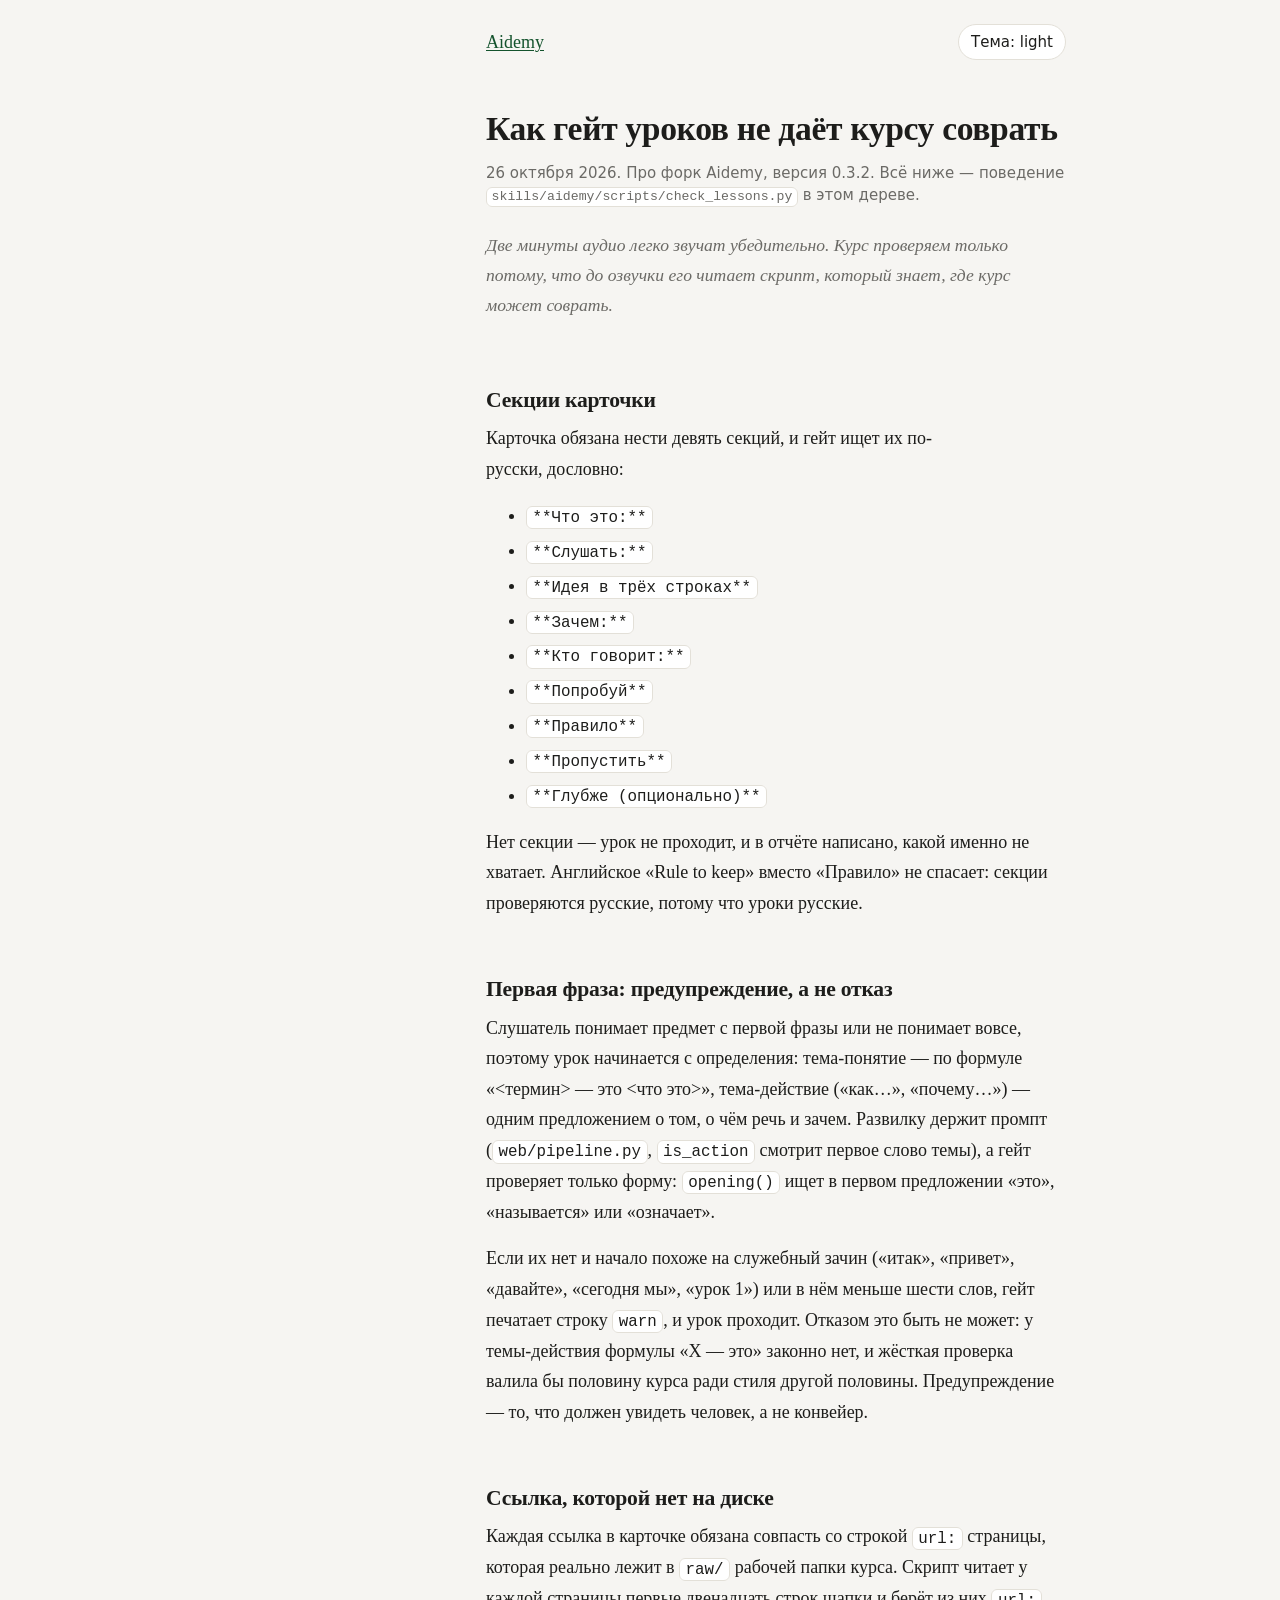
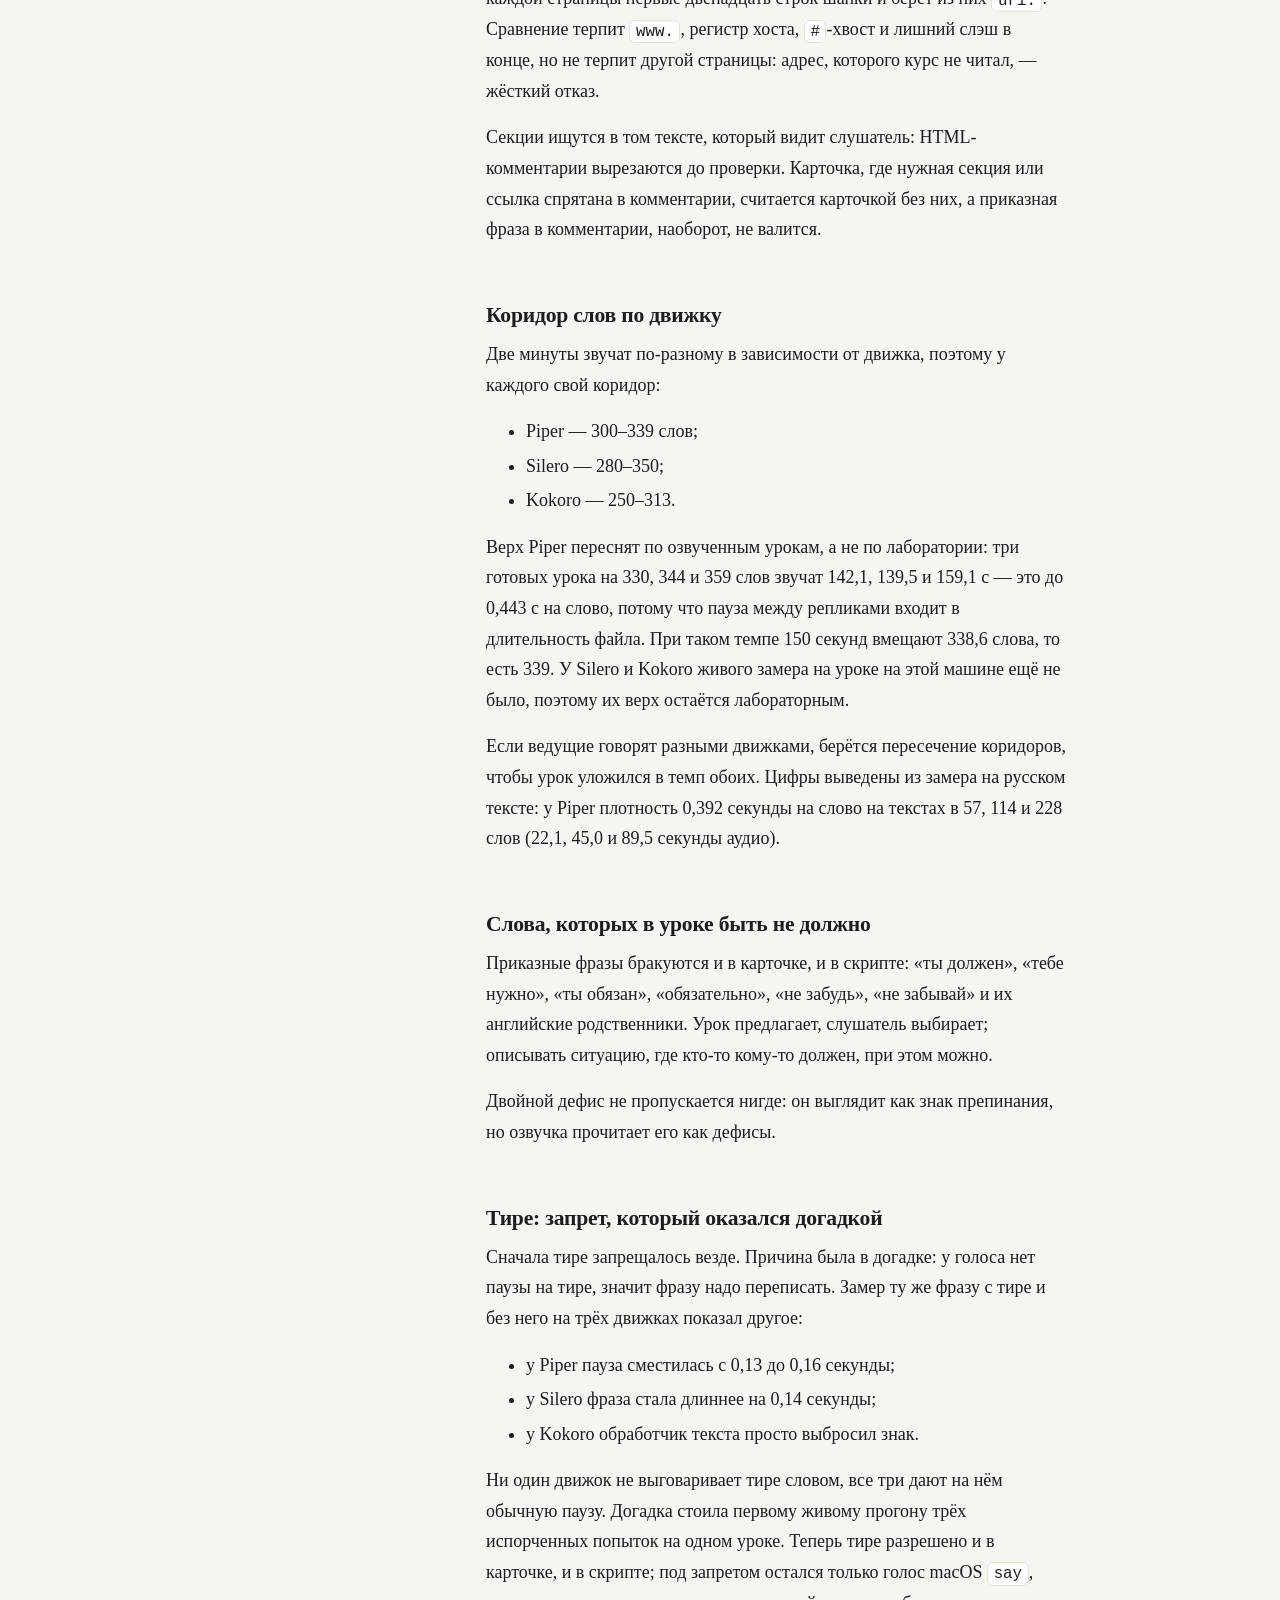
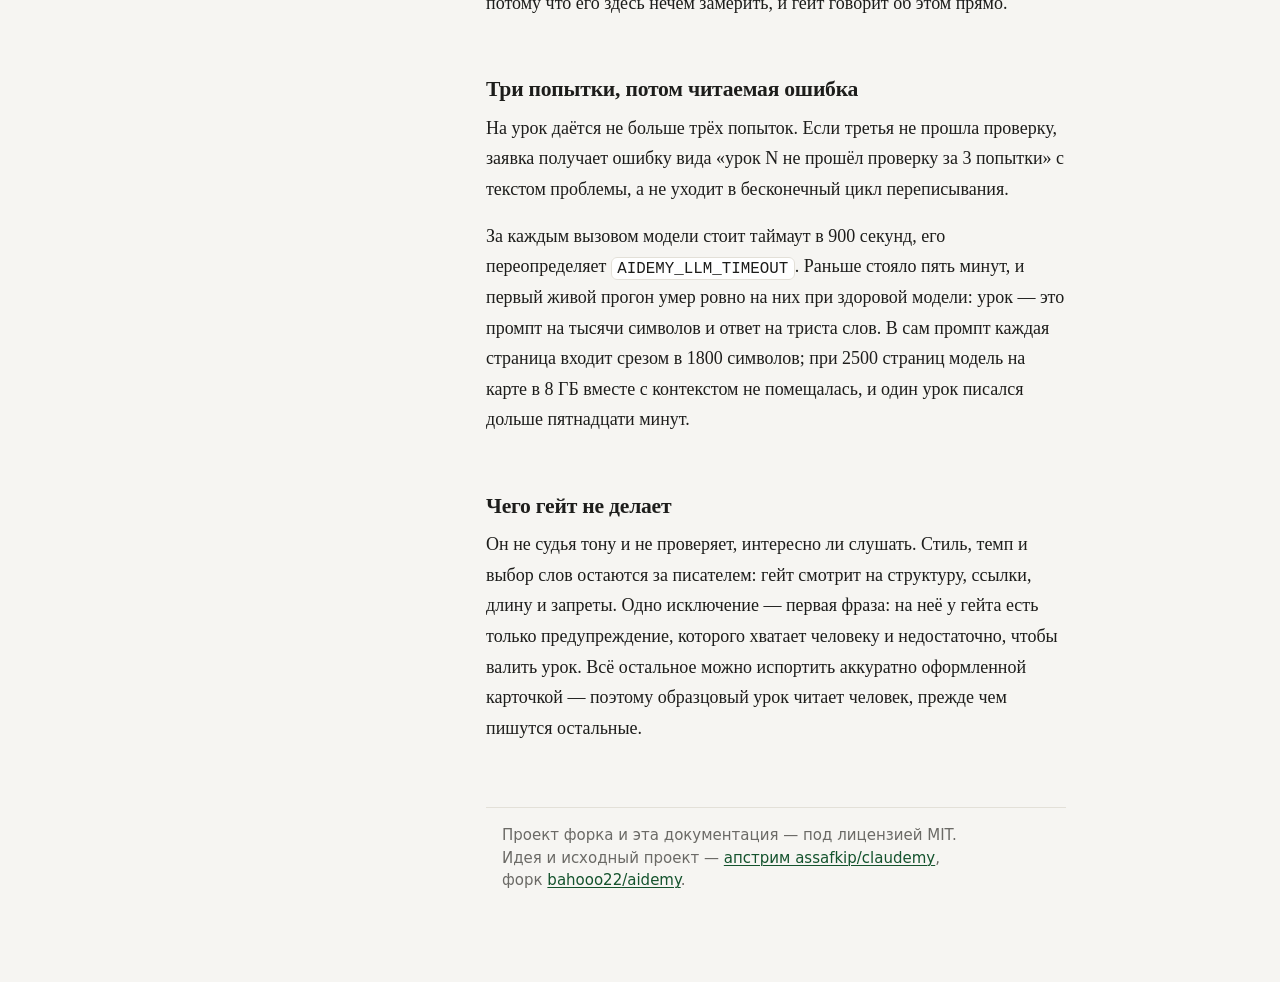
==== commit 8aea1f1e: "Любой курс начинается с определения предмета, а не с «итак, урок первый» Жена (заказчица) просит: че" ====
--- a/docs/gate.html
+++ b/docs/gate.html
@@ -48,8 +48,9 @@
   <p class="dek">Две минуты аудио легко звучат убедительно. Курс проверяем только потому, что до озвучки его читает скрипт, который знает, где курс может соврать.</p>
 
   <h2>Секции карточки</h2>
-  <p>Карточка обязана нести восемь секций, и гейт ищет их по-русски, дословно:</p>
+  <p>Карточка обязана нести девять секций, и гейт ищет их по-русски, дословно:</p>
   <ul>
+    <li><code>**Что это:**</code></li>
     <li><code>**Слушать:**</code></li>
     <li><code>**Идея в трёх строках**</code></li>
     <li><code>**Зачем:**</code></li>
@@ -60,6 +61,10 @@
     <li><code>**Глубже (опционально)**</code></li>
   </ul>
   <p>Нет секции — урок не проходит, и в отчёте написано, какой именно не хватает. Английское «Rule to keep» вместо «Правило» не спасает: секции проверяются русские, потому что уроки русские.</p>
+
+  <h2>Первая фраза: предупреждение, а не отказ</h2>
+  <p>Слушатель понимает предмет с первой фразы или не понимает вовсе, поэтому урок начинается с определения: тема-понятие — по формуле «&lt;термин&gt; — это &lt;что это&gt;», тема-действие («как…», «почему…») — одним предложением о том, о чём речь и зачем. Развилку держит промпт (<code>web/pipeline.py</code>, <code>is_action</code> смотрит первое слово темы), а гейт проверяет только форму: <code>opening()</code> ищет в первом предложении «это», «называется» или «означает».</p>
+  <p>Если их нет и начало похоже на служебный зачин («итак», «привет», «давайте», «сегодня мы», «урок 1») или в нём меньше шести слов, гейт печатает строку <code>warn</code>, и урок проходит. Отказом это быть не может: у темы-действия формулы «X — это» законно нет, и жёсткая проверка валила бы половину курса ради стиля другой половины. Предупреждение — то, что должен увидеть человек, а не конвейер.</p>
 
   <h2>Ссылка, которой нет на диске</h2>
   <p>Каждая ссылка в карточке обязана совпасть со строкой <code>url:</code> страницы, которая реально лежит в <code>raw/</code> рабочей папки курса. Скрипт читает у каждой страницы первые двенадцать строк шапки и берёт из них <code>url:</code>. Сравнение терпит <code>www.</code>, регистр хоста, <code>#</code>-хвост и лишний слэш в конце, но не терпит другой страницы: адрес, которого курс не читал, — жёсткий отказ.</p>
@@ -97,7 +102,7 @@
   <p>За каждым вызовом модели стоит таймаут в 900 секунд, его переопределяет <code>AIDEMY_LLM_TIMEOUT</code>. Раньше стояло пять минут, и первый живой прогон умер ровно на них при здоровой модели: урок — это промпт на тысячи символов и ответ на триста слов. В сам промпт каждая страница входит срезом в 1800 символов; при 2500 страниц модель на карте в 8 ГБ вместе с контекстом не помещалась, и один урок писался дольше пятнадцати минут.</p>
 
   <h2>Чего гейт не делает</h2>
-  <p>Он не судья тону и не проверяет, интересно ли слушать. Стиль, темп и выбор слов остаются за писателем: гейт смотрит на структуру, ссылки, длину и запреты. Всё остальное можно испортить аккуратно оформленной карточкой — поэтому образцовый урок читает человек, прежде чем пишутся остальные.</p>
+  <p>Он не судья тону и не проверяет, интересно ли слушать. Стиль, темп и выбор слов остаются за писателем: гейт смотрит на структуру, ссылки, длину и запреты. Одно исключение — первая фраза: на неё у гейта есть только предупреждение, которого хватает человеку и недостаточно, чтобы валить урок. Всё остальное можно испортить аккуратно оформленной карточкой — поэтому образцовый урок читает человек, прежде чем пишутся остальные.</p>
 
   <footer>Проект форка и эта документация — под лицензией MIT. Идея и исходный проект — <a href="https://github.com/assafkip/claudemy">апстрим assafkip/claudemy</a>, форк <a href="https://github.com/bahooo22/aidemy">bahooo22/aidemy</a>.</footer>
 </main>
